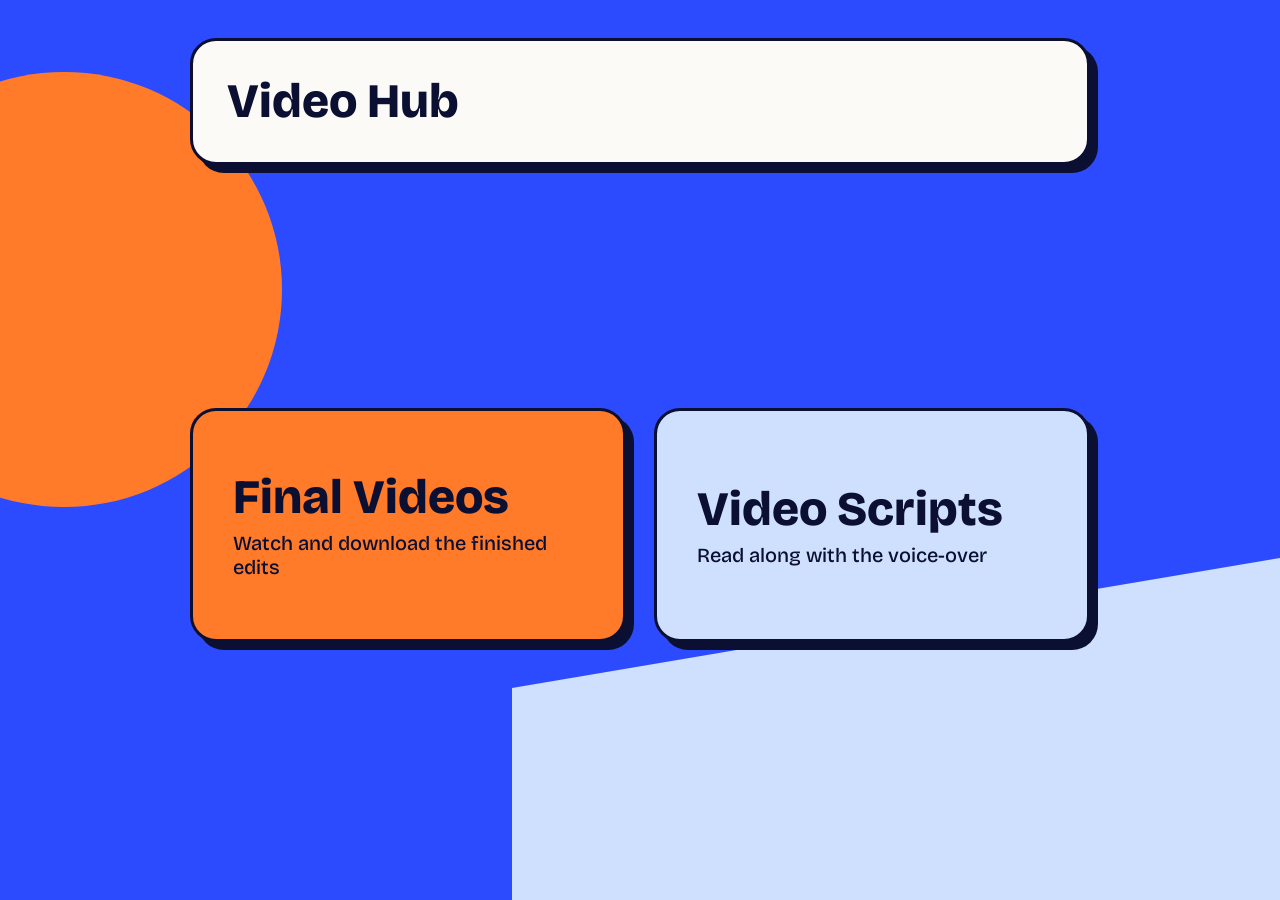
==== index.html @ cae87417 "Add files via upload" ====
<!DOCTYPE html><html lang="en"><head><meta charset="UTF-8"><meta name="viewport" content="width=device-width, initial-scale=1">
<link href="https://fonts.googleapis.com/css2?family=Bricolage+Grotesque:opsz,wght@12..96,400;12..96,500;12..96,800&display=swap" rel="stylesheet">
<link rel="stylesheet" href="style.css"><title>Video Hub</title></head><body>
<main class="full">
<header class="card"><h1>Video Hub</h1></header>
<div class="hub">
 <a class="card big o" href="videos.html"><b>Final Videos</b><span>Watch and download the finished edits</span></a>
 <a class="card big s" href="scripts.html"><b>Video Scripts</b><span>Read along with the voice-over</span></a>
</div>
</main>
</body></html>
---- style.css ----
:root{--ink:#0b1033;--blue:#2c4bff;--sky:#cfe0ff;--card:#fbfaf6;--tang:#ff7a29;--peach:#ffe2cc}
*{box-sizing:border-box;margin:0}
[hidden]{display:none!important}
body{font-family:'Bricolage Grotesque',system-ui,-apple-system,'Segoe UI',sans-serif;color:var(--ink);background:var(--blue);min-height:100vh;
 display:flex;justify-content:center;padding:clamp(12px,3vw,40px);position:relative;overflow-x:hidden}
body::before{content:"";position:fixed;left:-12vmax;top:8vh;width:34vmax;height:34vmax;border-radius:50%;background:var(--tang);z-index:0}
body::after{content:"";position:fixed;right:0;bottom:0;width:60vw;height:38vh;background:var(--sky);clip-path:polygon(0 38%,100% 0,100% 100%,0 100%);z-index:0}
main{position:relative;z-index:1;width:100%;max-width:900px;display:flex;flex-direction:column;gap:clamp(14px,2.4vw,24px)}
main.full{min-height:calc(100svh - clamp(24px,6vw,80px))}
.card{background:var(--card);border:3px solid var(--ink);border-radius:26px;box-shadow:8px 8px 0 var(--ink)}
:focus-visible{outline:3px solid var(--ink);outline-offset:3px}
header.card{padding:clamp(18px,3.4vw,34px)}
h1{font-size:clamp(1.6rem,5vw,3rem);font-weight:800;line-height:1.1}
.back{align-self:flex-start;text-decoration:none;color:var(--ink);font-weight:800;padding:8px 16px;background:var(--sky);border:3px solid var(--ink);border-radius:14px;box-shadow:3px 3px 0 var(--ink)}
.btn{display:inline-block;text-decoration:none;color:var(--ink);font-weight:800;font-size:1.1rem;padding:14px 26px;background:var(--tang);border:3px solid var(--ink);border-radius:16px;box-shadow:4px 4px 0 var(--ink);text-align:center;cursor:pointer}
.btn.alt{background:var(--sky)}
.btn:active,.back:active{transform:translate(3px,3px);box-shadow:1px 1px 0 var(--ink)}
.msg{padding:24px;font-size:1.2rem;font-weight:500;line-height:1.5}
/* home */
.hub{flex:1;display:grid;gap:clamp(16px,3vw,28px);align-content:center}
@media(min-width:760px){.hub{grid-template-columns:1fr 1fr}}
.big{display:flex;flex-direction:column;gap:8px;justify-content:center;min-height:clamp(150px,26vh,260px);padding:clamp(22px,4vw,40px);text-decoration:none;color:inherit;transition:transform .1s,box-shadow .1s}
.big:hover{transform:translate(-2px,-2px);box-shadow:11px 11px 0 var(--ink)}
.big:active{transform:translate(4px,4px);box-shadow:2px 2px 0 var(--ink)}
.big b{font-size:clamp(1.9rem,5vw,3rem);font-weight:800;line-height:1.05}
.big span{font-size:clamp(1rem,2.2vw,1.25rem);font-weight:500}
.big.o{background:var(--tang)}.big.s{background:var(--sky)}
/* script list: numbered rows */
.list{display:flex;flex-direction:column;gap:clamp(12px,2vw,18px)}
.row{display:flex;align-items:center;gap:clamp(12px,2.4vw,22px);padding:clamp(12px,2vw,18px);text-decoration:none;color:inherit;transition:transform .1s,box-shadow .1s}
.row:hover{transform:translate(-2px,-2px);box-shadow:10px 10px 0 var(--ink)}
.row:active{transform:translate(4px,4px);box-shadow:2px 2px 0 var(--ink)}
.num{flex:none;min-width:clamp(56px,9vw,76px);height:clamp(56px,9vw,76px);display:grid;place-items:center;border:3px solid var(--ink);border-radius:18px;background:var(--tang);box-shadow:4px 4px 0 var(--ink);font-weight:800;font-size:clamp(1.3rem,3vw,1.9rem);padding:0 10px}
.ttl{font-weight:800;font-size:clamp(1.15rem,2.8vw,1.7rem);line-height:1.2}
/* video list: folders */
.list.grid{display:grid;grid-template-columns:repeat(auto-fill,minmax(250px,1fr));gap:38px 24px;padding-top:20px}
.fold{position:relative;display:block;text-decoration:none;color:inherit}
.fold .tab{position:absolute;left:24px;top:-20px;width:100px;height:36px;background:var(--c);border:3px solid var(--ink);border-bottom:0;border-radius:14px 14px 0 0}
.fold .body{position:relative;z-index:1;display:grid;grid-template-columns:auto 1fr;gap:16px 12px;align-content:space-between;min-height:176px;padding:18px;transition:transform .1s,box-shadow .1s}
.fold:hover .body{transform:translate(-2px,-2px);box-shadow:10px 10px 0 var(--ink)}
.fold:active .body{transform:translate(4px,4px);box-shadow:2px 2px 0 var(--ink)}
.fold .ico{width:64px;height:64px;border:3px solid var(--ink);border-radius:14px;background:var(--c);display:grid;place-items:center}
.fold .ico svg{width:34px;height:34px}
.fold .meta{justify-self:end;font-weight:500;opacity:.7}
.fold .ttl2{grid-column:1/-1;font-size:1.3rem;font-weight:800;line-height:1.2}
/* video embed */
.vid{padding:clamp(12px,2vw,20px);display:flex;flex-direction:column;align-items:center;gap:16px}
.frame{width:100%;border:3px solid var(--ink);border-radius:18px;overflow:hidden;background:#000}
.frame.v{max-width:400px;aspect-ratio:9/16}.frame.w{aspect-ratio:16/9}.frame.ig{max-width:420px;height:min(78vh,720px);background:#fff}
.frame iframe{width:100%;height:100%;border:0;display:block}
.hint{font-size:.95rem;font-weight:500;opacity:.7;text-align:center}
/* script text */
#box{padding:clamp(18px,3.4vw,38px);font-size:clamp(1.3rem,1.05rem + 1.3vw,1.9rem);line-height:1.55;font-weight:500}
.l{display:block;margin-top:.35em}.l.br{margin-top:1.1em}.l:first-child{margin-top:0}
.l.b{font-weight:800;border-left:6px solid var(--tang);padding-left:.6em}
.w{opacity:.42;border-radius:8px;padding:1px 2px;cursor:pointer;transition:opacity .25s,background .25s}
.w.done{opacity:1}.w.now{opacity:1;background:var(--peach);box-shadow:0 0 0 3px var(--peach)}
.note{font-weight:500;opacity:.7}
/* bottom player: dark, with a soft white fade behind it */
.fade{position:fixed;left:0;right:0;bottom:0;height:min(200px,30vh);z-index:4;pointer-events:none;background:linear-gradient(to bottom,rgba(251,250,246,0),rgba(251,250,246,.96) 68%)}
.dock{position:fixed;left:50%;transform:translateX(-50%);bottom:max(14px,env(safe-area-inset-bottom));width:min(780px,calc(100% - 28px));z-index:5;
 display:flex;align-items:center;gap:clamp(14px,2.4vw,22px);padding:14px clamp(14px,2.4vw,22px);background:var(--ink);color:#fff;border-radius:34px;box-shadow:0 10px 0 rgba(11,16,51,.22)}
#play{flex:none;width:clamp(64px,10vw,78px);aspect-ratio:1;border-radius:50%;border:3px solid #fff;background:var(--tang);color:var(--ink);display:grid;place-items:center;cursor:pointer;transition:transform .1s}
#play:active{transform:scale(.92)}#play:disabled{opacity:.45;cursor:wait}#play svg{width:42%;fill:currentColor}
.track{flex:1;min-width:0;display:flex;flex-direction:column;gap:9px}
.np{font-weight:800;font-size:1rem;white-space:nowrap;overflow:hidden;text-overflow:ellipsis}
.time{font-weight:800;font-size:.95rem;font-variant-numeric:tabular-nums}.time i{font-style:normal;font-weight:400;opacity:.6}
#bar{-webkit-appearance:none;appearance:none;width:100%;height:10px;border-radius:99px;cursor:pointer;border:0;
 background:linear-gradient(var(--tang),var(--tang)) 0/var(--p,0%) 100% no-repeat,rgba(255,255,255,.25)}
#bar::-webkit-slider-thumb{-webkit-appearance:none;width:22px;height:22px;border-radius:50%;background:#fff;border:4px solid var(--tang)}
#bar::-moz-range-thumb{width:14px;height:14px;border-radius:50%;background:#fff;border:4px solid var(--tang)}
@media(max-width:560px){.card{box-shadow:5px 5px 0 var(--ink);border-radius:20px}}
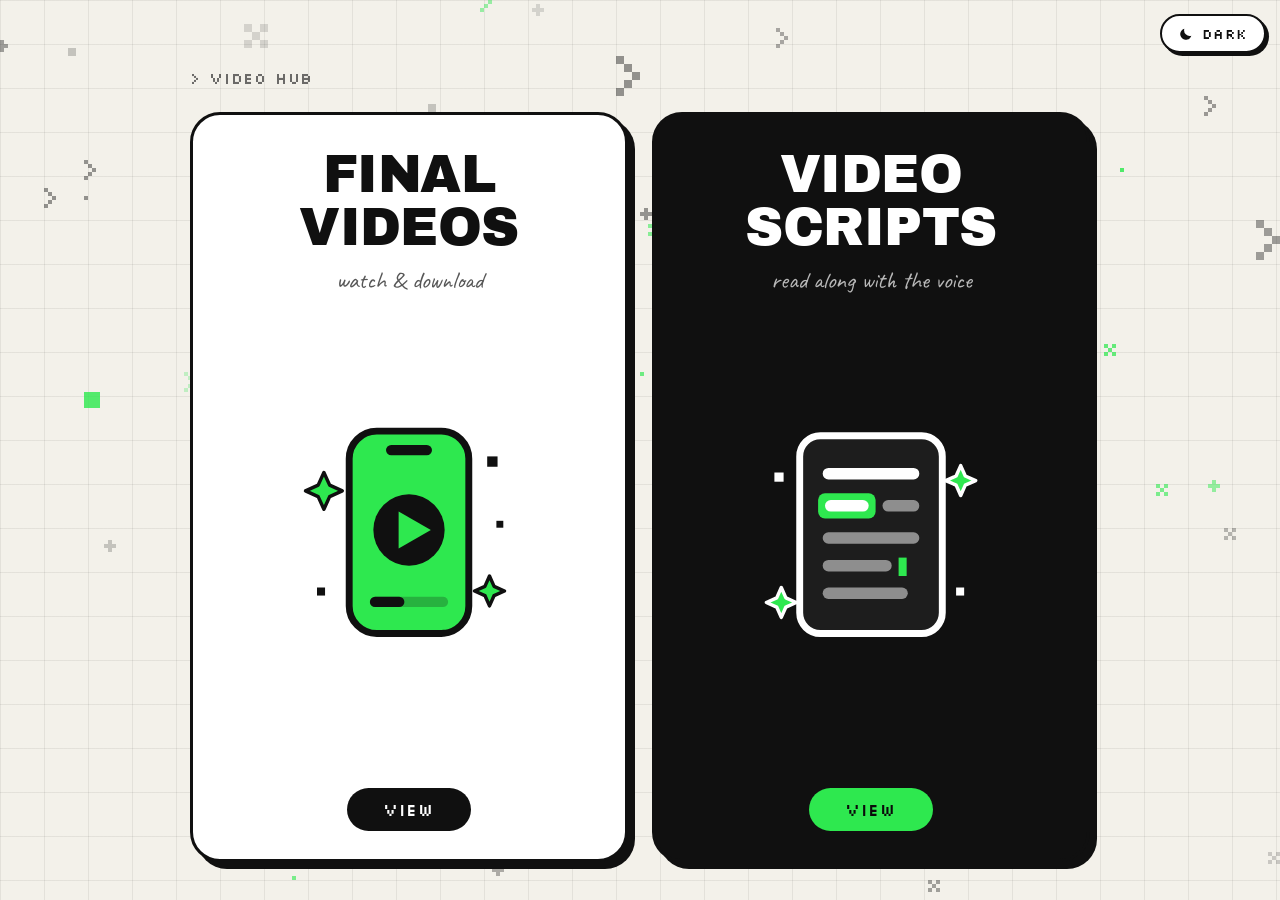
==== commit 0d57877a: "Add files via upload" ====
--- a/index.html
+++ b/index.html
@@ -1,11 +1,31 @@
 <!DOCTYPE html><html lang="en"><head><meta charset="UTF-8"><meta name="viewport" content="width=device-width, initial-scale=1">
-<link href="https://fonts.googleapis.com/css2?family=Bricolage+Grotesque:opsz,wght@12..96,400;12..96,500;12..96,800&display=swap" rel="stylesheet">
+<script>try{document.documentElement.dataset.theme=localStorage.getItem("theme")||(matchMedia("(prefers-color-scheme:dark)").matches?"dark":"light")}catch(e){document.documentElement.dataset.theme="light"}</script>
+<link href="https://fonts.googleapis.com/css2?family=Archivo+Black&family=Bricolage+Grotesque:opsz,wght@12..96,400;12..96,500;12..96,800&family=Caveat:wght@500&family=Silkscreen&display=swap" rel="stylesheet">
 <link rel="stylesheet" href="style.css"><title>Video Hub</title></head><body>
 <main class="full">
-<header class="card"><h1>Video Hub</h1></header>
+<div class="logo px">&gt; Video Hub</div>
 <div class="hub">
- <a class="card big o" href="videos.html"><b>Final Videos</b><span>Watch and download the finished edits</span></a>
- <a class="card big s" href="scripts.html"><b>Video Scripts</b><span>Read along with the voice-over</span></a>
+ <a class="big ca" href="videos.html"><h2>Final<br>Videos</h2><em>watch &amp; download</em><svg class="art" viewBox="0 0 200 220" aria-hidden="true">
+ <rect x="48" y="14" width="104" height="176" rx="24" fill="var(--acc)" stroke="var(--t)" stroke-width="6"/>
+ <rect x="80" y="26" width="40" height="9" rx="4.5" fill="var(--t)"/>
+ <circle cx="100" cy="100" r="31" fill="var(--t)"/><path d="M91 84L119 100 91 116z" fill="var(--acc)"/>
+ <rect x="66" y="158" width="68" height="9" rx="4.5" fill="var(--t)" opacity=".25"/><rect x="66" y="158" width="30" height="9" rx="4.5" fill="var(--t)"/>
+ <path class="sp" d="M26 50l5 11 11 5-11 5-5 11-5-11-11-5 11-5z" fill="var(--acc)" stroke="var(--t)" stroke-width="3" stroke-linejoin="round"/>
+ <path class="sp d2" d="M170 140l4 9 9 4-9 4-4 9-4-9-9-4 9-4z" fill="var(--acc)" stroke="var(--t)" stroke-width="3" stroke-linejoin="round"/>
+ <rect x="168" y="36" width="9" height="9" fill="var(--t)"/><rect x="20" y="150" width="7" height="7" fill="var(--t)"/><rect x="176" y="92" width="6" height="6" fill="var(--t)"/>
+</svg><span class="pill">VIEW</span></a>
+ <a class="big cb" href="scripts.html"><h2>Video<br>Scripts</h2><em>read along with the voice</em><svg class="art" viewBox="0 0 200 220" aria-hidden="true">
+ <rect x="38" y="18" width="124" height="172" rx="18" fill="var(--pp)" stroke="var(--t)" stroke-width="6"/>
+ <rect x="58" y="46" width="84" height="10" rx="5" fill="var(--t)"/>
+ <rect x="54" y="68" width="50" height="22" rx="6" fill="var(--acc)"/><rect x="60" y="74" width="38" height="10" rx="5" fill="var(--t)"/>
+ <rect x="110" y="74" width="32" height="10" rx="5" fill="var(--t)" opacity=".5"/>
+ <rect x="58" y="102" width="84" height="10" rx="5" fill="var(--t)" opacity=".5"/><rect x="58" y="126" width="60" height="10" rx="5" fill="var(--t)" opacity=".5"/><rect x="58" y="150" width="74" height="10" rx="5" fill="var(--t)" opacity=".5"/>
+ <rect class="cur" x="124" y="124" width="7" height="16" fill="var(--acc)"/>
+ <path class="sp" d="M178 44l4 9 9 4-9 4-4 9-4-9-9-4 9-4z" fill="var(--acc)" stroke="var(--t)" stroke-width="3" stroke-linejoin="round"/>
+ <path class="sp d2" d="M22 150l4 9 9 4-9 4-4 9-4-9-9-4 9-4z" fill="var(--acc)" stroke="var(--t)" stroke-width="3" stroke-linejoin="round"/>
+ <rect x="16" y="50" width="8" height="8" fill="var(--t)"/><rect x="174" y="150" width="7" height="7" fill="var(--t)"/>
+</svg><span class="pill">VIEW</span></a>
 </div>
 </main>
+<script src="lib.js"></script>
 </body></html>
--- a/style.css
+++ b/style.css
@@ -1,72 +1,93 @@
-:root{--ink:#0b1033;--blue:#2c4bff;--sky:#cfe0ff;--card:#fbfaf6;--tang:#ff7a29;--peach:#ffe2cc}
+:root{--acc:#2ee84f;--yel:#f5b800;--bg:#f3f1ea;--ink:#101010;--card:#fff;--bd:#101010;--sh:#101010;--mute:rgba(16,16,16,.6);--line:rgba(16,16,16,.07);--hl:rgba(46,232,79,.34);
+ --dkb:#101010;--dkt:#fff;--ca:#fff;--ta:#101010;--pa:#fff;--cb:#101010;--tb:#fff;--pb:#1d1d1d;--pillb:#2ee84f;--pillt:#0b0b0b;--pilla:#101010;--pillat:#fff}
+[data-theme=dark]{--bg:#101010;--ink:#f4f3ee;--card:#1b1b1b;--bd:#f4f3ee;--sh:#2ee84f;--mute:rgba(244,243,238,.62);--line:rgba(255,255,255,.05);--hl:rgba(46,232,79,.3);
+ --dkb:#f4f3ee;--dkt:#101010;--ca:#1b1b1b;--ta:#f4f3ee;--pa:#2a2a2a;--cb:#2ee84f;--tb:#0b0b0b;--pb:#f4f3ee;--pillb:#0b0b0b;--pillt:#2ee84f;--pilla:#f4f3ee;--pillat:#101010}
 *{box-sizing:border-box;margin:0}
 [hidden]{display:none!important}
-body{font-family:'Bricolage Grotesque',system-ui,-apple-system,'Segoe UI',sans-serif;color:var(--ink);background:var(--blue);min-height:100vh;
- display:flex;justify-content:center;padding:clamp(12px,3vw,40px);position:relative;overflow-x:hidden}
-body::before{content:"";position:fixed;left:-12vmax;top:8vh;width:34vmax;height:34vmax;border-radius:50%;background:var(--tang);z-index:0}
-body::after{content:"";position:fixed;right:0;bottom:0;width:60vw;height:38vh;background:var(--sky);clip-path:polygon(0 38%,100% 0,100% 100%,0 100%);z-index:0}
+html{color-scheme:light}[data-theme=dark]{color-scheme:dark}
+body{font-family:'Bricolage Grotesque',system-ui,-apple-system,'Segoe UI',sans-serif;color:var(--ink);background-color:var(--bg);
+ background-image:linear-gradient(var(--line) 1px,transparent 1px),linear-gradient(90deg,var(--line) 1px,transparent 1px);background-size:44px 44px;background-attachment:fixed;
+ min-height:100vh;display:flex;justify-content:center;padding:68px clamp(12px,3vw,40px) clamp(14px,3vw,40px);position:relative;overflow-x:hidden;transition:background-color .3s,color .3s}
+#fx{position:fixed;inset:0;width:100%;height:100%;z-index:0;pointer-events:none}
 main{position:relative;z-index:1;width:100%;max-width:900px;display:flex;flex-direction:column;gap:clamp(14px,2.4vw,24px)}
-main.full{min-height:calc(100svh - clamp(24px,6vw,80px))}
-.card{background:var(--card);border:3px solid var(--ink);border-radius:26px;box-shadow:8px 8px 0 var(--ink)}
-:focus-visible{outline:3px solid var(--ink);outline-offset:3px}
-header.card{padding:clamp(18px,3.4vw,34px)}
-h1{font-size:clamp(1.6rem,5vw,3rem);font-weight:800;line-height:1.1}
-.back{align-self:flex-start;text-decoration:none;color:var(--ink);font-weight:800;padding:8px 16px;background:var(--sky);border:3px solid var(--ink);border-radius:14px;box-shadow:3px 3px 0 var(--ink)}
-.btn{display:inline-block;text-decoration:none;color:var(--ink);font-weight:800;font-size:1.1rem;padding:14px 26px;background:var(--tang);border:3px solid var(--ink);border-radius:16px;box-shadow:4px 4px 0 var(--ink);text-align:center;cursor:pointer}
-.btn.alt{background:var(--sky)}
-.btn:active,.back:active{transform:translate(3px,3px);box-shadow:1px 1px 0 var(--ink)}
+main.full{min-height:calc(100svh - 68px - clamp(14px,3vw,40px))}
+.px{font-family:'Silkscreen','Courier New',monospace;text-transform:uppercase;letter-spacing:.04em}
+.card{background:var(--card);border:3px solid var(--bd);border-radius:26px;box-shadow:7px 7px 0 var(--sh);transition:background-color .3s,border-color .3s}
+:focus-visible{outline:3px solid var(--acc);outline-offset:3px}
+h1,h2,.num{font-family:'Archivo Black','Bricolage Grotesque',sans-serif;font-weight:400;text-transform:uppercase;letter-spacing:-.01em}
+header.card{padding:clamp(18px,3.4vw,32px)}
+h1{font-size:clamp(1.7rem,6vw,3.2rem);line-height:1.05}
+.back,.theme{font-family:'Silkscreen','Courier New',monospace;text-transform:uppercase;font-size:.85rem;letter-spacing:.04em;color:var(--ink);text-decoration:none;
+ background:var(--card);border:2.5px solid var(--bd);border-radius:99px;padding:9px 16px;box-shadow:3px 3px 0 var(--sh);cursor:pointer;display:inline-flex;align-items:center;gap:8px}
+.back{align-self:flex-start}
+.theme{position:fixed;top:14px;right:14px;z-index:30}
+.theme svg{width:16px;height:16px;fill:currentColor}
+.back:active,.theme:active{transform:translate(2px,2px);box-shadow:1px 1px 0 var(--sh)}
+.btn{display:inline-block;text-decoration:none;color:#0b0b0b;font-family:'Archivo Black',sans-serif;text-transform:uppercase;font-size:1.05rem;padding:15px 28px;background:var(--acc);
+ border:3px solid var(--bd);border-radius:99px;box-shadow:5px 5px 0 var(--sh);text-align:center;cursor:pointer}
+.btn:active{transform:translate(3px,3px);box-shadow:1px 1px 0 var(--sh)}
 .msg{padding:24px;font-size:1.2rem;font-weight:500;line-height:1.5}
+.hint{font-size:.95rem;font-weight:500;color:var(--mute);text-align:center}
 /* home */
-.hub{flex:1;display:grid;gap:clamp(16px,3vw,28px);align-content:center}
-@media(min-width:760px){.hub{grid-template-columns:1fr 1fr}}
-.big{display:flex;flex-direction:column;gap:8px;justify-content:center;min-height:clamp(150px,26vh,260px);padding:clamp(22px,4vw,40px);text-decoration:none;color:inherit;transition:transform .1s,box-shadow .1s}
-.big:hover{transform:translate(-2px,-2px);box-shadow:11px 11px 0 var(--ink)}
-.big:active{transform:translate(4px,4px);box-shadow:2px 2px 0 var(--ink)}
-.big b{font-size:clamp(1.9rem,5vw,3rem);font-weight:800;line-height:1.05}
-.big span{font-size:clamp(1rem,2.2vw,1.25rem);font-weight:500}
-.big.o{background:var(--tang)}.big.s{background:var(--sky)}
+.logo{font-size:1rem;color:var(--mute)}
+.hub{flex:1;display:grid;grid-template-columns:1fr 1fr;gap:clamp(12px,2.4vw,24px)}
+.big{--t:var(--ta);--pp:var(--pa);position:relative;display:flex;flex-direction:column;align-items:center;justify-content:space-between;gap:12px;text-align:center;
+ min-height:clamp(440px,68vh,640px);padding:clamp(20px,3.4vw,34px) clamp(10px,2vw,22px) clamp(18px,3vw,28px);border:3px solid var(--bd);border-radius:30px;text-decoration:none;
+ background:var(--ca);color:var(--ta);box-shadow:7px 7px 0 var(--sh);transition:transform .12s,box-shadow .12s,background-color .3s}
+.big.cb{--t:var(--tb);--pp:var(--pb);background:var(--cb);color:var(--tb)}
+.big:hover{transform:translate(-3px,-3px);box-shadow:11px 11px 0 var(--sh)}
+.big:active{transform:translate(4px,4px);box-shadow:2px 2px 0 var(--sh)}
+.big h2{font-size:clamp(1.35rem,7.2vw,3.3rem);line-height:1}
+.big em{font-family:'Caveat',cursive;font-style:normal;font-size:clamp(1.1rem,3.4vw,1.5rem);opacity:.7;margin-top:-2px}
+.art{width:min(100%,230px);flex:1;min-height:0;animation:bob 3.4s ease-in-out infinite}
+.pill{font-family:'Silkscreen',monospace;font-size:clamp(.85rem,2.4vw,1.05rem);letter-spacing:.06em;padding:11px clamp(22px,4vw,36px);border-radius:99px;background:var(--pilla);color:var(--pillat)}
+.big.cb .pill{background:var(--pillb);color:var(--pillt)}
+.sp{transform-box:fill-box;transform-origin:center;animation:blink 1.4s steps(2,jump-none) infinite}.sp.d2{animation-delay:.7s}
+.cur{animation:blink 1s steps(2,jump-none) infinite}
+@keyframes bob{50%{transform:translateY(-9px) rotate(-2deg)}}
+@keyframes blink{50%{opacity:.15;transform:scale(.75)}}
+@media(prefers-reduced-motion:reduce){.art,.sp,.cur{animation:none}}
 /* script list: numbered rows */
 .list{display:flex;flex-direction:column;gap:clamp(12px,2vw,18px)}
 .row{display:flex;align-items:center;gap:clamp(12px,2.4vw,22px);padding:clamp(12px,2vw,18px);text-decoration:none;color:inherit;transition:transform .1s,box-shadow .1s}
-.row:hover{transform:translate(-2px,-2px);box-shadow:10px 10px 0 var(--ink)}
-.row:active{transform:translate(4px,4px);box-shadow:2px 2px 0 var(--ink)}
-.num{flex:none;min-width:clamp(56px,9vw,76px);height:clamp(56px,9vw,76px);display:grid;place-items:center;border:3px solid var(--ink);border-radius:18px;background:var(--tang);box-shadow:4px 4px 0 var(--ink);font-weight:800;font-size:clamp(1.3rem,3vw,1.9rem);padding:0 10px}
+.row:hover{transform:translate(-2px,-2px);box-shadow:10px 10px 0 var(--sh)}
+.row:active{transform:translate(4px,4px);box-shadow:2px 2px 0 var(--sh)}
+.num{flex:none;min-width:clamp(56px,9vw,76px);height:clamp(56px,9vw,76px);display:grid;place-items:center;border:3px solid var(--bd);border-radius:18px;background:var(--acc);color:#0b0b0b;font-size:clamp(1.3rem,3vw,1.8rem);padding:0 10px}
 .ttl{font-weight:800;font-size:clamp(1.15rem,2.8vw,1.7rem);line-height:1.2}
 /* video list: folders */
 .list.grid{display:grid;grid-template-columns:repeat(auto-fill,minmax(250px,1fr));gap:38px 24px;padding-top:20px}
 .fold{position:relative;display:block;text-decoration:none;color:inherit}
-.fold .tab{position:absolute;left:24px;top:-20px;width:100px;height:36px;background:var(--c);border:3px solid var(--ink);border-bottom:0;border-radius:14px 14px 0 0}
+.fold .tab{position:absolute;left:24px;top:-20px;width:100px;height:36px;background:var(--c);border:3px solid var(--bd);border-bottom:0;border-radius:14px 14px 0 0}
 .fold .body{position:relative;z-index:1;display:grid;grid-template-columns:auto 1fr;gap:16px 12px;align-content:space-between;min-height:176px;padding:18px;transition:transform .1s,box-shadow .1s}
-.fold:hover .body{transform:translate(-2px,-2px);box-shadow:10px 10px 0 var(--ink)}
-.fold:active .body{transform:translate(4px,4px);box-shadow:2px 2px 0 var(--ink)}
-.fold .ico{width:64px;height:64px;border:3px solid var(--ink);border-radius:14px;background:var(--c);display:grid;place-items:center}
+.fold:hover .body{transform:translate(-2px,-2px);box-shadow:10px 10px 0 var(--sh)}
+.fold:active .body{transform:translate(4px,4px);box-shadow:2px 2px 0 var(--sh)}
+.fold .ico{width:64px;height:64px;border:3px solid var(--bd);border-radius:14px;background:var(--c);display:grid;place-items:center}
 .fold .ico svg{width:34px;height:34px}
-.fold .meta{justify-self:end;font-weight:500;opacity:.7}
+.fold .meta{justify-self:end;font-size:.8rem;color:var(--mute)}
 .fold .ttl2{grid-column:1/-1;font-size:1.3rem;font-weight:800;line-height:1.2}
 /* video embed */
 .vid{padding:clamp(12px,2vw,20px);display:flex;flex-direction:column;align-items:center;gap:16px}
-.frame{width:100%;border:3px solid var(--ink);border-radius:18px;overflow:hidden;background:#000}
+.frame{width:100%;border:3px solid var(--bd);border-radius:18px;overflow:hidden;background:#000}
 .frame.v{max-width:400px;aspect-ratio:9/16}.frame.w{aspect-ratio:16/9}.frame.ig{max-width:420px;height:min(78vh,720px);background:#fff}
-.frame iframe{width:100%;height:100%;border:0;display:block}
-.hint{font-size:.95rem;font-weight:500;opacity:.7;text-align:center}
+.frame iframe,.frame video{width:100%;height:100%;border:0;display:block;object-fit:contain;background:#000}
 /* script text */
 #box{padding:clamp(18px,3.4vw,38px);font-size:clamp(1.3rem,1.05rem + 1.3vw,1.9rem);line-height:1.55;font-weight:500}
 .l{display:block;margin-top:.35em}.l.br{margin-top:1.1em}.l:first-child{margin-top:0}
-.l.b{font-weight:800;border-left:6px solid var(--tang);padding-left:.6em}
-.w{opacity:.42;border-radius:8px;padding:1px 2px;cursor:pointer;transition:opacity .25s,background .25s}
-.w.done{opacity:1}.w.now{opacity:1;background:var(--peach);box-shadow:0 0 0 3px var(--peach)}
-.note{font-weight:500;opacity:.7}
-/* bottom player: dark, with a soft white fade behind it */
-.fade{position:fixed;left:0;right:0;bottom:0;height:min(200px,30vh);z-index:4;pointer-events:none;background:linear-gradient(to bottom,rgba(251,250,246,0),rgba(251,250,246,.96) 68%)}
+.l.b{font-weight:800;border-left:6px solid var(--acc);padding-left:.6em}
+.w{opacity:.4;border-radius:8px;padding:1px 2px;cursor:pointer;transition:opacity .25s,background .25s}
+.w.done{opacity:1}.w.now{opacity:1;background:var(--hl);box-shadow:0 0 0 3px var(--hl)}
+.note{font-weight:500;color:var(--mute)}
+/* bottom player */
+.fade{position:fixed;left:0;right:0;bottom:0;height:min(210px,30vh);z-index:4;pointer-events:none;background:linear-gradient(to bottom,transparent,var(--bg) 70%)}
 .dock{position:fixed;left:50%;transform:translateX(-50%);bottom:max(14px,env(safe-area-inset-bottom));width:min(780px,calc(100% - 28px));z-index:5;
- display:flex;align-items:center;gap:clamp(14px,2.4vw,22px);padding:14px clamp(14px,2.4vw,22px);background:var(--ink);color:#fff;border-radius:34px;box-shadow:0 10px 0 rgba(11,16,51,.22)}
-#play{flex:none;width:clamp(64px,10vw,78px);aspect-ratio:1;border-radius:50%;border:3px solid #fff;background:var(--tang);color:var(--ink);display:grid;place-items:center;cursor:pointer;transition:transform .1s}
+ display:flex;align-items:center;gap:clamp(14px,2.4vw,22px);padding:14px clamp(14px,2.4vw,22px);background:var(--dkb);color:var(--dkt);border-radius:34px;box-shadow:0 8px 0 var(--sh)}
+#play{flex:none;width:clamp(64px,10vw,78px);aspect-ratio:1;border-radius:50%;border:3px solid var(--dkt);background:var(--acc);color:#0b0b0b;display:grid;place-items:center;cursor:pointer;transition:transform .1s}
 #play:active{transform:scale(.92)}#play:disabled{opacity:.45;cursor:wait}#play svg{width:42%;fill:currentColor}
 .track{flex:1;min-width:0;display:flex;flex-direction:column;gap:9px}
 .np{font-weight:800;font-size:1rem;white-space:nowrap;overflow:hidden;text-overflow:ellipsis}
 .time{font-weight:800;font-size:.95rem;font-variant-numeric:tabular-nums}.time i{font-style:normal;font-weight:400;opacity:.6}
 #bar{-webkit-appearance:none;appearance:none;width:100%;height:10px;border-radius:99px;cursor:pointer;border:0;
- background:linear-gradient(var(--tang),var(--tang)) 0/var(--p,0%) 100% no-repeat,rgba(255,255,255,.25)}
-#bar::-webkit-slider-thumb{-webkit-appearance:none;width:22px;height:22px;border-radius:50%;background:#fff;border:4px solid var(--tang)}
-#bar::-moz-range-thumb{width:14px;height:14px;border-radius:50%;background:#fff;border:4px solid var(--tang)}
-@media(max-width:560px){.card{box-shadow:5px 5px 0 var(--ink);border-radius:20px}}
+ background:linear-gradient(var(--acc),var(--acc)) 0/var(--p,0%) 100% no-repeat,color-mix(in srgb,var(--dkt) 25%,transparent)}
+#bar::-webkit-slider-thumb{-webkit-appearance:none;width:22px;height:22px;border-radius:50%;background:var(--dkt);border:4px solid var(--acc)}
+#bar::-moz-range-thumb{width:14px;height:14px;border-radius:50%;background:var(--dkt);border:4px solid var(--acc)}
+@media(max-width:560px){.card{box-shadow:5px 5px 0 var(--sh);border-radius:20px}.theme{top:10px;right:10px}}
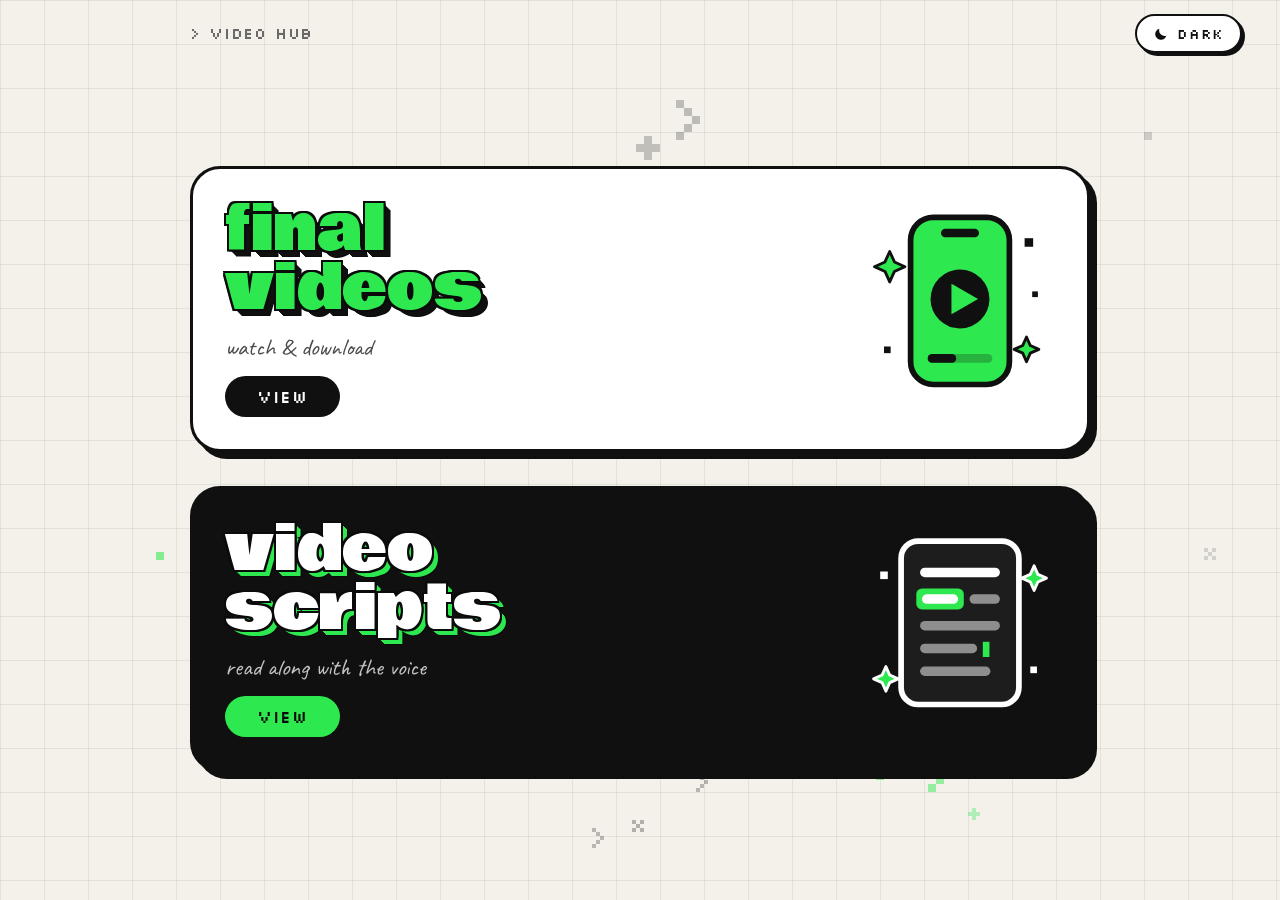
==== commit e56c6fa7: "Add files via upload" ====
--- a/index.html
+++ b/index.html
@@ -1,11 +1,11 @@
 <!DOCTYPE html><html lang="en"><head><meta charset="UTF-8"><meta name="viewport" content="width=device-width, initial-scale=1">
 <script>try{document.documentElement.dataset.theme=localStorage.getItem("theme")||(matchMedia("(prefers-color-scheme:dark)").matches?"dark":"light")}catch(e){document.documentElement.dataset.theme="light"}</script>
-<link href="https://fonts.googleapis.com/css2?family=Archivo+Black&family=Bricolage+Grotesque:opsz,wght@12..96,400;12..96,500;12..96,800&family=Caveat:wght@500&family=Silkscreen&display=swap" rel="stylesheet">
+<link href="https://fonts.googleapis.com/css2?family=Archivo+Black&family=Bowlby+One&family=Bricolage+Grotesque:opsz,wght@12..96,400;12..96,500;12..96,800&family=Caveat:wght@500&family=Silkscreen&display=swap" rel="stylesheet">
 <link rel="stylesheet" href="style.css"><title>Video Hub</title></head><body>
 <main class="full">
 <div class="logo px">&gt; Video Hub</div>
 <div class="hub">
- <a class="big ca" href="videos.html"><h2>Final<br>Videos</h2><em>watch &amp; download</em><svg class="art" viewBox="0 0 200 220" aria-hidden="true">
+ <a class="big ca" href="videos.html"><h2>final<br>videos</h2><em>watch &amp; download</em><svg class="art" viewBox="0 0 200 220" aria-hidden="true">
  <rect x="48" y="14" width="104" height="176" rx="24" fill="var(--acc)" stroke="var(--t)" stroke-width="6"/>
  <rect x="80" y="26" width="40" height="9" rx="4.5" fill="var(--t)"/>
  <circle cx="100" cy="100" r="31" fill="var(--t)"/><path d="M91 84L119 100 91 116z" fill="var(--acc)"/>
@@ -14,7 +14,7 @@
  <path class="sp d2" d="M170 140l4 9 9 4-9 4-4 9-4-9-9-4 9-4z" fill="var(--acc)" stroke="var(--t)" stroke-width="3" stroke-linejoin="round"/>
  <rect x="168" y="36" width="9" height="9" fill="var(--t)"/><rect x="20" y="150" width="7" height="7" fill="var(--t)"/><rect x="176" y="92" width="6" height="6" fill="var(--t)"/>
 </svg><span class="pill">VIEW</span></a>
- <a class="big cb" href="scripts.html"><h2>Video<br>Scripts</h2><em>read along with the voice</em><svg class="art" viewBox="0 0 200 220" aria-hidden="true">
+ <a class="big cb" href="scripts.html"><h2>video<br>scripts</h2><em>read along with the voice</em><svg class="art" viewBox="0 0 200 220" aria-hidden="true">
  <rect x="38" y="18" width="124" height="172" rx="18" fill="var(--pp)" stroke="var(--t)" stroke-width="6"/>
  <rect x="58" y="46" width="84" height="10" rx="5" fill="var(--t)"/>
  <rect x="54" y="68" width="50" height="22" rx="6" fill="var(--acc)"/><rect x="60" y="74" width="38" height="10" rx="5" fill="var(--t)"/>
--- a/style.css
+++ b/style.css
@@ -7,10 +7,10 @@
 html{color-scheme:light}[data-theme=dark]{color-scheme:dark}
 body{font-family:'Bricolage Grotesque',system-ui,-apple-system,'Segoe UI',sans-serif;color:var(--ink);background-color:var(--bg);
  background-image:linear-gradient(var(--line) 1px,transparent 1px),linear-gradient(90deg,var(--line) 1px,transparent 1px);background-size:44px 44px;background-attachment:fixed;
- min-height:100vh;display:flex;justify-content:center;padding:68px clamp(12px,3vw,40px) clamp(14px,3vw,40px);position:relative;overflow-x:hidden;transition:background-color .3s,color .3s}
+ min-height:100vh;display:flex;justify-content:center;padding:14px clamp(12px,3vw,40px) clamp(14px,3vw,40px);position:relative;overflow-x:hidden;transition:background-color .3s,color .3s}
 #fx{position:fixed;inset:0;width:100%;height:100%;z-index:0;pointer-events:none}
 main{position:relative;z-index:1;width:100%;max-width:900px;display:flex;flex-direction:column;gap:clamp(14px,2.4vw,24px)}
-main.full{min-height:calc(100svh - 68px - clamp(14px,3vw,40px))}
+main.full{min-height:calc(100svh - 14px - clamp(14px,3vw,40px))}
 .px{font-family:'Silkscreen','Courier New',monospace;text-transform:uppercase;letter-spacing:.04em}
 .card{background:var(--card);border:3px solid var(--bd);border-radius:26px;box-shadow:7px 7px 0 var(--sh);transition:background-color .3s,border-color .3s}
 :focus-visible{outline:3px solid var(--acc);outline-offset:3px}
@@ -20,7 +20,7 @@
 .back,.theme{font-family:'Silkscreen','Courier New',monospace;text-transform:uppercase;font-size:.85rem;letter-spacing:.04em;color:var(--ink);text-decoration:none;
  background:var(--card);border:2.5px solid var(--bd);border-radius:99px;padding:9px 16px;box-shadow:3px 3px 0 var(--sh);cursor:pointer;display:inline-flex;align-items:center;gap:8px}
 .back{align-self:flex-start}
-.theme{position:fixed;top:14px;right:14px;z-index:30}
+.theme{position:absolute;top:14px;right:clamp(12px,3vw,40px);z-index:30}
 .theme svg{width:16px;height:16px;fill:currentColor}
 .back:active,.theme:active{transform:translate(2px,2px);box-shadow:1px 1px 0 var(--sh)}
 .btn{display:inline-block;text-decoration:none;color:#0b0b0b;font-family:'Archivo Black',sans-serif;text-transform:uppercase;font-size:1.05rem;padding:15px 28px;background:var(--acc);
@@ -29,24 +29,27 @@
 .msg{padding:24px;font-size:1.2rem;font-weight:500;line-height:1.5}
 .hint{font-size:.95rem;font-weight:500;color:var(--mute);text-align:center}
 /* home */
-.logo{font-size:1rem;color:var(--mute)}
-.hub{flex:1;display:grid;grid-template-columns:1fr 1fr;gap:clamp(12px,2.4vw,24px)}
-.big{--t:var(--ta);--pp:var(--pa);position:relative;display:flex;flex-direction:column;align-items:center;justify-content:space-between;gap:12px;text-align:center;
- min-height:clamp(440px,68vh,640px);padding:clamp(20px,3.4vw,34px) clamp(10px,2vw,22px) clamp(18px,3vw,28px);border:3px solid var(--bd);border-radius:30px;text-decoration:none;
+.logo{font-size:1rem;color:var(--mute);padding:9px 0}
+.hub{flex:1;display:flex;flex-direction:column;justify-content:center;gap:clamp(22px,3.6vw,34px);padding-block:12px}
+.big{--t:var(--ta);--pp:var(--pa);--hf:var(--acc);--hs:#101010;position:relative;display:grid;grid-template-columns:1fr auto;align-content:center;align-items:center;column-gap:clamp(10px,3vw,28px);row-gap:6px;
+ min-height:clamp(200px,29vh,270px);padding:clamp(18px,3.4vw,32px);border:3px solid var(--bd);border-radius:30px;text-decoration:none;
  background:var(--ca);color:var(--ta);box-shadow:7px 7px 0 var(--sh);transition:transform .12s,box-shadow .12s,background-color .3s}
-.big.cb{--t:var(--tb);--pp:var(--pb);background:var(--cb);color:var(--tb)}
+.big.cb{--t:var(--tb);--pp:var(--pb);--hf:#fff;--hs:var(--acc);background:var(--cb);color:var(--tb)}
+[data-theme=dark] .big{--hf:#f4f3ee;--hs:var(--acc)}
+[data-theme=dark] .big.cb{--hf:#fff;--hs:#0b0b0b}
 .big:hover{transform:translate(-3px,-3px);box-shadow:11px 11px 0 var(--sh)}
 .big:active{transform:translate(4px,4px);box-shadow:2px 2px 0 var(--sh)}
-.big h2{font-size:clamp(1.35rem,7.2vw,3.3rem);line-height:1}
-.big em{font-family:'Caveat',cursive;font-style:normal;font-size:clamp(1.1rem,3.4vw,1.5rem);opacity:.7;margin-top:-2px}
-.art{width:min(100%,230px);flex:1;min-height:0;animation:bob 3.4s ease-in-out infinite}
-.pill{font-family:'Silkscreen',monospace;font-size:clamp(.85rem,2.4vw,1.05rem);letter-spacing:.06em;padding:11px clamp(22px,4vw,36px);border-radius:99px;background:var(--pilla);color:var(--pillat)}
+.big h2{grid-column:1;font-family:'Bowlby One','Archivo Black',sans-serif;text-transform:none;letter-spacing:0;font-size:clamp(1.9rem,8.6vw,3.8rem);line-height:.98;color:var(--hf);padding-bottom:6px;
+ text-shadow:-2px -2px 0 #0b0b0b,2px -2px 0 #0b0b0b,-2px 2px 0 #0b0b0b,2px 2px 0 #0b0b0b,0 -2px 0 #0b0b0b,0 2px 0 #0b0b0b,-2px 0 0 #0b0b0b,2px 0 0 #0b0b0b,
+ 3px 3px 0 var(--hs),4px 4px 0 var(--hs),5px 5px 0 var(--hs),6px 6px 0 var(--hs),7px 7px 0 #0b0b0b}
+.big em{grid-column:1;font-family:'Caveat',cursive;font-style:normal;font-size:clamp(1.15rem,3.6vw,1.5rem);opacity:.75}
+.art{grid-column:2;grid-row:1/4;width:clamp(100px,27vw,190px);height:auto}
+.pill{grid-column:1;justify-self:start;margin-top:8px;font-family:'Silkscreen',monospace;font-size:clamp(.85rem,2.4vw,1.05rem);letter-spacing:.06em;padding:10px clamp(20px,4vw,32px);border-radius:99px;background:var(--pilla);color:var(--pillat)}
 .big.cb .pill{background:var(--pillb);color:var(--pillt)}
-.sp{transform-box:fill-box;transform-origin:center;animation:blink 1.4s steps(2,jump-none) infinite}.sp.d2{animation-delay:.7s}
-.cur{animation:blink 1s steps(2,jump-none) infinite}
-@keyframes bob{50%{transform:translateY(-9px) rotate(-2deg)}}
-@keyframes blink{50%{opacity:.15;transform:scale(.75)}}
-@media(prefers-reduced-motion:reduce){.art,.sp,.cur{animation:none}}
+.sp{transform-box:fill-box;transform-origin:center;animation:blink 2.8s steps(2,jump-none) infinite}.sp.d2{animation-delay:1.4s}
+.cur{animation:blink 1.2s steps(2,jump-none) infinite}
+@keyframes blink{50%{opacity:.2;transform:scale(.8)}}
+@media(prefers-reduced-motion:reduce){.sp,.cur{animation:none}}
 /* script list: numbered rows */
 .list{display:flex;flex-direction:column;gap:clamp(12px,2vw,18px)}
 .row{display:flex;align-items:center;gap:clamp(12px,2.4vw,22px);padding:clamp(12px,2vw,18px);text-decoration:none;color:inherit;transition:transform .1s,box-shadow .1s}
@@ -90,4 +93,4 @@
  background:linear-gradient(var(--acc),var(--acc)) 0/var(--p,0%) 100% no-repeat,color-mix(in srgb,var(--dkt) 25%,transparent)}
 #bar::-webkit-slider-thumb{-webkit-appearance:none;width:22px;height:22px;border-radius:50%;background:var(--dkt);border:4px solid var(--acc)}
 #bar::-moz-range-thumb{width:14px;height:14px;border-radius:50%;background:var(--dkt);border:4px solid var(--acc)}
-@media(max-width:560px){.card{box-shadow:5px 5px 0 var(--sh);border-radius:20px}.theme{top:10px;right:10px}}
+@media(max-width:560px){.card{box-shadow:5px 5px 0 var(--sh);border-radius:20px}.theme{right:12px}}
